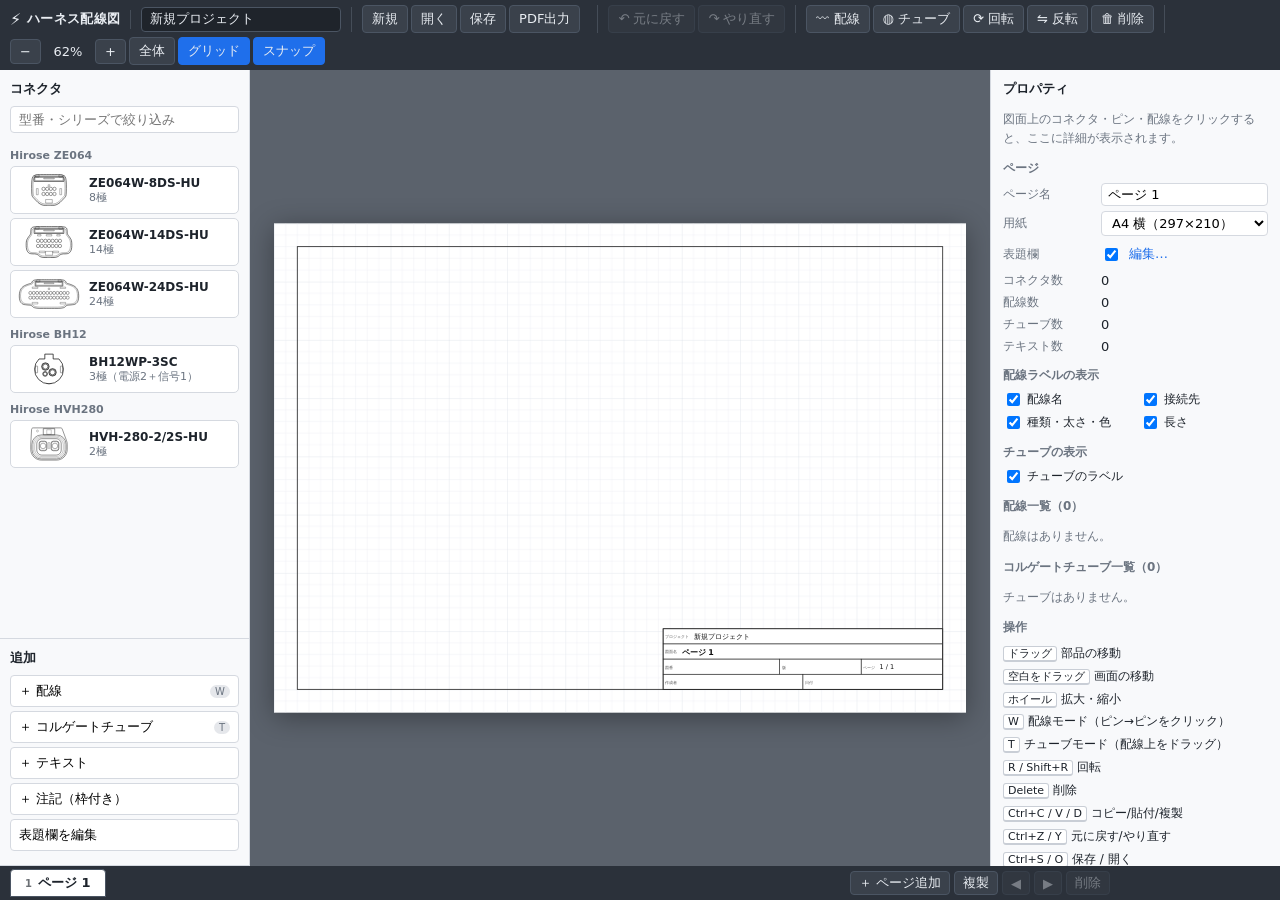
==== index.html @ afadf0b5 "WireForge: ハーネス配線図エディタ（Phase 1〜4） - コネクタ断面図の配置（Hirose ZE064 8/14/24DS, BH12WP-3SC, HVH-280-2/2S） - 配" ====
<!doctype html>
<html lang="ja">
<head>
  <meta charset="utf-8">
  <meta name="viewport" content="width=device-width, initial-scale=1">
  <title>ハーネス配線図エディタ</title>
  <meta name="description" content="学生フォーミュラEV向け 車両ハーネス配線図作成ツール（ブラウザ完結・サーバー不要）">
  <link rel="stylesheet" href="css/app.css">
</head>
<body>
  <header id="toolbar" class="toolbar"></header>

  <aside id="parts" class="panel panel-left" aria-label="部品パネル"></aside>

  <main class="canvas-wrap">
    <div id="canvas" class="canvas"></div>
    <button class="panel-toggle left" data-toggle-panel="left" title="部品パネルの表示切替">◧</button>
    <button class="panel-toggle right" data-toggle-panel="right" title="プロパティパネルの表示切替">◨</button>
  </main>

  <aside id="props" class="panel panel-right" aria-label="プロパティパネル"></aside>

  <footer id="pagebar" class="pagebar"></footer>

  <noscript>このアプリを使うには JavaScript を有効にしてください。</noscript>
  <script type="module" src="js/main.js"></script>
</body>
</html>
---- css/app.css ----
:root {
  --bg: #eef0f3;
  --panel: #f8f9fb;
  --panel-border: #d5d9e0;
  --text: #1d232b;
  --muted: #6b7480;
  --accent: #1f6feb;
  --accent-weak: #dbe8ff;
  --warn: #b45309;
  --warn-bg: #fff4e5;
  --canvas-bg: #5b626c;
  --paper: #ffffff;
  --line: #111111;
  --sel: #e8590c;
  --toolbar: #2b313a;
  --toolbar-text: #e9edf2;
  --left-w: 250px;
  --right-w: 290px;
  font-family: "Yu Gothic UI", "Meiryo", "Hiragino Sans", "Noto Sans JP", system-ui, sans-serif;
  font-size: 13px;
  color: var(--text);
}

* { box-sizing: border-box; }
html, body { margin: 0; height: 100%; overflow: hidden; }

body {
  background: var(--bg);
  display: grid;
  grid-template-columns: var(--left-w) 1fr var(--right-w);
  grid-template-rows: auto 1fr 34px;
  grid-template-areas:
    "tool tool tool"
    "left main right"
    "page page page";
}
body.hide-left { grid-template-columns: 0 1fr var(--right-w); }
body.hide-right { grid-template-columns: var(--left-w) 1fr 0; }
body.hide-left.hide-right { grid-template-columns: 0 1fr 0; }
body.hide-left .panel-left, body.hide-right .panel-right { display: none; }

/* ---------- toolbar ---------- */
.toolbar {
  grid-area: tool;
  display: flex; flex-wrap: wrap; align-items: center; gap: 4px 10px;
  padding: 5px 10px;
  background: var(--toolbar); color: var(--toolbar-text);
}
.tb-group { display: flex; align-items: center; gap: 3px; padding-right: 10px; border-right: 1px solid #454d58; }
.tb-group:last-child { border-right: 0; }
.brand { gap: 6px; }
.logo { font-size: 16px; }
.app-title { font-weight: 700; letter-spacing: .02em; }
.project-name {
  width: 200px; padding: 4px 8px; border-radius: 4px; border: 1px solid #4b5563;
  background: #1f242b; color: var(--toolbar-text); font: inherit;
}
.tb-btn {
  font: inherit; padding: 4px 9px; border-radius: 4px; cursor: pointer;
  border: 1px solid #4b5563; background: #3a414b; color: var(--toolbar-text);
  white-space: nowrap;
}
.tb-btn:hover:not(:disabled) { background: #4a525e; }
.tb-btn:disabled { opacity: .4; cursor: default; }
.tb-btn.toggle.on { background: var(--accent); border-color: var(--accent); }
.zoom-label { min-width: 48px; text-align: center; font-variant-numeric: tabular-nums; }

/* ---------- side panels ---------- */
.panel {
  background: var(--panel); overflow: auto; min-width: 0;
  display: flex; flex-direction: column;
}
.panel-left { grid-area: left; border-right: 1px solid var(--panel-border); }
.panel-right { grid-area: right; border-left: 1px solid var(--panel-border); padding: 10px 12px; display: block; }
.panel h3 { margin: 0 0 8px; font-size: 13px; text-transform: none; }
.panel h4 { margin: 12px 0 6px; font-size: 12px; color: var(--muted); font-weight: 600; }
.panel-section { padding: 10px; border-bottom: 1px solid var(--panel-border); }
.panel-section.grow { flex: 1; overflow: auto; }

.search { width: 100%; padding: 5px 8px; border: 1px solid var(--panel-border); border-radius: 4px; font: inherit; margin-bottom: 6px; }
.group-title { margin: 10px 0 4px; font-size: 11px; font-weight: 700; color: var(--muted); }
.part-item {
  display: flex; align-items: center; gap: 8px; padding: 5px 6px; margin-bottom: 4px;
  border: 1px solid var(--panel-border); border-radius: 5px; background: #fff; cursor: grab; user-select: none;
}
.part-item:hover { border-color: var(--accent); background: var(--accent-weak); }
.part-item.unavailable { cursor: pointer; opacity: .75; background: #f3f3f3; }
.part-item.unavailable:hover { border-color: var(--warn); background: var(--warn-bg); }
.thumb { width: 64px; height: 36px; flex: none; background: #fff; }
.thumb.missing { display: grid; place-items: center; color: var(--muted); font-weight: 700; border: 1px dashed #bbb; border-radius: 3px; }
.part-name { font-weight: 600; font-size: 12px; }
.part-meta { font-size: 11px; color: var(--muted); }
.part-meta.warn { color: var(--warn); }

.side-btn {
  display: flex; justify-content: space-between; align-items: center; width: 100%;
  padding: 6px 8px; margin-bottom: 4px; font: inherit; text-align: left;
  border: 1px solid var(--panel-border); border-radius: 4px; background: #fff; cursor: pointer;
}
.side-btn:disabled { color: var(--muted); cursor: default; }
.badge { font-size: 10px; padding: 1px 5px; border-radius: 8px; background: #e5e7eb; color: var(--muted); }

/* properties */
.prop-group { margin-bottom: 8px; }
.prop-row { display: grid; grid-template-columns: 92px 1fr; align-items: center; gap: 6px; margin-bottom: 5px; }
.prop-row label { color: var(--muted); font-size: 12px; }
.prop-row input:not([type=checkbox]), .prop-row select {
  width: 100%; padding: 3px 6px; font: inherit; border: 1px solid var(--panel-border); border-radius: 4px; background: #fff;
}
.prop-row input[type=checkbox] { justify-self: start; }
.prop-value { word-break: break-all; }
.hint { color: var(--muted); font-size: 12px; line-height: 1.6; }
.warn-box { margin: 8px 0; padding: 8px; border-radius: 4px; background: var(--warn-bg); color: var(--warn); border: 1px solid #f5c58a; line-height: 1.6; }
.variant-list { margin: 0; padding-left: 18px; font-size: 12px; line-height: 1.7; }
.shortcut-list { list-style: none; padding: 0; margin: 0; font-size: 12px; line-height: 1.9; }
kbd { font-family: inherit; font-size: 11px; padding: 0 4px; border: 1px solid #c9ced6; border-bottom-width: 2px; border-radius: 3px; background: #fff; }
.pin-table { width: 100%; border-collapse: collapse; font-size: 12px; }
.pin-table th, .pin-table td { padding: 3px 5px; border-bottom: 1px solid #e5e7eb; text-align: left; }
.pin-table th { color: var(--muted); font-weight: 600; }
.pin-table tbody tr { cursor: pointer; }
.pin-table tbody tr:hover { background: var(--accent-weak); }
.pin-table tr.active { background: #ffe8d9; }
.pin-no { font-weight: 700; }
.muted { color: var(--muted); }
.link-btn { border: 0; background: none; color: var(--accent); cursor: pointer; padding: 4px 0; font: inherit; }

/* ---------- canvas ---------- */
.canvas-wrap { grid-area: main; position: relative; min-width: 0; min-height: 0; }
.canvas { position: absolute; inset: 0; background: var(--canvas-bg); overflow: hidden; }
.canvas-svg { width: 100%; height: 100%; display: block; outline: none; cursor: default; touch-action: none; }
.canvas-svg.panning { cursor: grabbing; }
.panel-toggle {
  position: absolute; top: 8px; z-index: 2; width: 28px; height: 28px; border-radius: 4px;
  border: 1px solid #777; background: rgba(255,255,255,.85); cursor: pointer; display: none;
}
.panel-toggle.left { left: 8px; }
.panel-toggle.right { right: 8px; }

/* 図面要素（単位: user unit = mm。px 指定 = mm として扱われる） */
.paper { fill: var(--paper); filter: drop-shadow(0 2px 6px rgba(0,0,0,.35)); }
.grid-minor { stroke: #e3e7ee; stroke-width: 0.12px; }
.grid-major { stroke: #c4ccd8; stroke-width: 0.2px; }
.frame { fill: none; stroke: #222; stroke-width: 0.35px; }

.connector { cursor: move; }
.cn-outline, .cn-thin { fill: none; stroke: var(--line); stroke-linejoin: round; }
.cn-outline.cn-body { fill: #fff; }
path.cn-outline:first-child { fill: #fff; }
.pin { fill: #fff; stroke: var(--line); cursor: pointer; }
.pin-power { stroke: #000; }
.pin:hover { stroke: var(--accent); }
.pin-selected { stroke: var(--sel) !important; stroke-width: 0.25px; filter: drop-shadow(0 0 0.6px var(--sel)); }
.pin-label {
  font-family: "Arial Narrow", Arial, "Yu Gothic UI", sans-serif; font-weight: 700;
  text-anchor: middle; dominant-baseline: central; pointer-events: none;
}
.cn-title { font-size: 3px; text-anchor: middle; font-weight: 600; fill: #111; }
.cn-ref { font-weight: 800; fill: #0b4fbf; }
.cn-sub { font-size: 2.2px; text-anchor: middle; fill: #555; }
.sel-box { fill: none; stroke: var(--sel); stroke-width: 0.35px; stroke-dasharray: 1.5 1; pointer-events: none; }
.missing-part { font-size: 3px; fill: #c00; }

/* ---------- page bar ---------- */
.pagebar {
  grid-area: page; display: flex; align-items: center; gap: 10px; padding: 0 10px;
  background: var(--toolbar); color: var(--toolbar-text);
}
.page-tabs { display: flex; gap: 2px; overflow-x: auto; flex: 1; }
.page-tab {
  font: inherit; padding: 4px 14px; border: 1px solid #4b5563; border-radius: 4px 4px 0 0;
  background: #3a414b; color: var(--toolbar-text); cursor: pointer; white-space: nowrap;
}
.page-tab.active { background: #fff; color: var(--text); font-weight: 700; }
.page-actions { display: flex; gap: 4px; }
.cursor-pos { font-variant-numeric: tabular-nums; min-width: 150px; text-align: right; opacity: .8; }

/* ---------- responsive ---------- */
@media (max-width: 1200px) {
  :root { --left-w: 210px; --right-w: 250px; }
  .project-name { width: 140px; }
}
@media (max-width: 900px) {
  .panel-toggle { display: block; }
  body { grid-template-columns: 0 1fr 0; }
  .panel-left, .panel-right { display: none; }
  body.hide-left .panel-left, body.hide-right .panel-right {
    display: flex; position: fixed; top: 80px; bottom: 34px; width: min(300px, 85vw); z-index: 5; box-shadow: 0 0 12px rgba(0,0,0,.3);
  }
  body.hide-left .panel-left { left: 0; }
  body.hide-right .panel-right { right: 0; display: block; }
}

/* ---------- Phase 2: 配線 ---------- */
.wire { cursor: pointer; }
.wire polyline { fill: none; stroke-linejoin: round; stroke-linecap: round; }
.wire-hit { stroke: transparent; stroke-width: 3px; pointer-events: stroke; }
.wire-casing { stroke: #1a1a1a; pointer-events: none; }
.wire-core { pointer-events: none; }
.wire-glow { stroke: var(--sel); opacity: .35; pointer-events: none; }
.wire-net .wire-glow { stroke: var(--accent); opacity: .3; }
.wire-label { cursor: grab; }
.wl-bg { fill: #fff; stroke: #555; stroke-width: 0.15px; }
.wl-selected .wl-bg { stroke: var(--sel); stroke-width: 0.35px; }
.wl-net .wl-bg { stroke: var(--accent); stroke-width: 0.3px; }
.wl-swatch { stroke: #222; stroke-width: 0.1px; }
.wl-name, .wl-spec { dominant-baseline: central; fill: #111; text-anchor: middle; }
.wl-name { font-weight: 700; }
.wl-spec { fill: #333; }

.canvas-svg.tool-wire, .canvas-svg.tool-wire .connector { cursor: crosshair; }
.canvas-svg.tool-wire .pin:hover { stroke: var(--sel); stroke-width: 0.3px; }
.rubber { stroke: var(--sel); stroke-dasharray: 4 3; pointer-events: none; vector-effect: non-scaling-stroke; }
.wire-start { fill: none; stroke: var(--sel); pointer-events: none; }
.handle { fill: #fff; stroke: var(--sel); cursor: move; }
.handle-add { fill: var(--accent-weak); stroke: var(--accent); cursor: copy; opacity: .9; }

.canvas-hint {
  position: absolute; left: 50%; top: 10px; transform: translateX(-50%); z-index: 3;
  padding: 5px 14px; border-radius: 14px; background: rgba(232, 89, 12, .92); color: #fff; font-weight: 600;
  pointer-events: none; white-space: nowrap;
}
.canvas-hint[hidden] { display: none; }

.side-btn.on { border-color: var(--sel); background: #ffe8d9; }

.chip { display: inline-block; width: 12px; height: 12px; border-radius: 2px; border: 1px solid #333; vertical-align: -2px; }
.chip.big { width: 16px; height: 16px; }
.color-chips { display: grid; grid-template-columns: repeat(2, 1fr); gap: 4px; }
.color-chip {
  display: flex; align-items: center; gap: 6px; padding: 3px 6px; font: inherit; font-size: 12px;
  border: 1px solid var(--panel-border); border-radius: 4px; background: #fff; cursor: pointer; text-align: left;
}
.color-chip:hover { border-color: var(--accent); }
.color-chip.on { border: 2px solid var(--sel); padding: 2px 5px; font-weight: 700; background: #fff6f0; }
.prop-row.top { align-items: start; }
.len-input { display: grid; grid-template-columns: 1fr 60px; gap: 4px; }
.end-editor { display: grid; grid-template-columns: 40px 1fr 64px; gap: 4px; align-items: center; margin-bottom: 5px; }
.end-editor label { color: var(--muted); font-size: 12px; }
.end-editor select { padding: 3px 4px; font: inherit; border: 1px solid var(--panel-border); border-radius: 4px; min-width: 0; }
.wire-table { width: 100%; border-collapse: collapse; font-size: 11.5px; }
.wire-table th, .wire-table td { padding: 3px 4px; border-bottom: 1px solid #e5e7eb; text-align: left; }
.wire-table th { color: var(--muted); font-weight: 600; }
.wire-table tbody tr { cursor: pointer; }
.wire-table tbody tr:hover { background: var(--accent-weak); }
.wire-table tr.active { background: #ffe8d9; }
.nowrap { white-space: nowrap; }
.pin-wire { white-space: nowrap; font-size: 11.5px; }
.check { display: flex; align-items: center; gap: 4px; font-size: 12px; cursor: pointer; }
.check-grid { display: grid; grid-template-columns: 1fr 1fr; gap: 4px 8px; }
.primary-btn {
  width: 100%; padding: 6px; margin: 4px 0; font: inherit; border-radius: 4px; cursor: pointer;
  border: 1px solid var(--accent); background: var(--accent); color: #fff;
}
.primary-btn:hover { filter: brightness(1.08); }
.danger-btn {
  width: 100%; padding: 5px; margin-top: 10px; font: inherit; border-radius: 4px; cursor: pointer;
  border: 1px solid #e0a3a3; background: #fff; color: #b42318;
}
.danger-btn:hover { background: #fdecea; }
.tb-btn.light { background: #fff; color: var(--text); border-color: var(--panel-border); }
.sub-hint { font-size: 11.5px; color: var(--muted); margin: 6px 0 4px; }

/* ---------- Phase 3: コルゲートチューブ ---------- */
.tube { cursor: move; }
.tube polyline { fill: none; stroke-linejoin: round; stroke-linecap: butt; }
.tube-body { pointer-events: stroke; }
.tube-edge, .tube-rib, .tube-glow { pointer-events: none; }
.tube-rib { fill: none; stroke-linecap: butt; }
.tube-glow { stroke: var(--sel); opacity: .4; }
.tube-label { cursor: grab; }
.tl-leader { stroke: #333; stroke-width: 0.2px; pointer-events: none; }
.tl-dot { fill: #333; pointer-events: none; }
.tl-bg { fill: #fff; stroke: #333; stroke-width: 0.18px; }
.tl-selected .tl-bg { stroke: var(--sel); stroke-width: 0.35px; }
.tl-swatch { stroke: #222; stroke-width: 0.1px; }
.tl-name, .tl-spec { dominant-baseline: central; text-anchor: middle; fill: #111; }
.tl-name { font-weight: 700; }
.tl-spec { fill: #333; }
.handle-tube { fill: #fff; stroke: var(--sel); cursor: ew-resize; }
.canvas-svg.tool-tube, .canvas-svg.tool-tube .connector { cursor: default; }
.canvas-svg.tool-tube .wire, .canvas-svg.tool-tube .tube { cursor: crosshair; }
.canvas-svg.tool-tube .wire-hit { stroke-width: 4px; }
.tube-chip { display: inline-block; width: 22px; height: 10px; border-radius: 2px; border: 1px solid #000;
  background-image: repeating-linear-gradient(90deg, transparent 0 3px, rgba(255,255,255,.35) 3px 4px); vertical-align: -1px; }
.range-input { display: grid; grid-template-columns: 1fr auto 1fr auto; gap: 4px; align-items: center; }
.check-list { display: flex; flex-direction: column; gap: 3px; max-height: 180px; overflow-y: auto; padding: 4px; border: 1px solid var(--panel-border); border-radius: 4px; }
.check-list .check.guide { font-weight: 700; }

/* ---------- Phase 4: テキスト・表題欄・ページ・PDF ---------- */
.note { cursor: move; }
.note-hit { fill: transparent; stroke: none; }
.note-frame { fill: #fff; stroke: #222; stroke-width: 0.3px; }
.note-text { fill: #111; font-family: "Yu Gothic UI", "Meiryo", "Noto Sans JP", sans-serif; white-space: pre; }
.note-text.bold { font-weight: 700; }
.title-block { cursor: pointer; }
.tb-bg { fill: #fff; stroke: #222; stroke-width: 0.35px; }
.tb-cell { fill: none; stroke: #222; stroke-width: 0.2px; }
.tb-label { font-size: 1.8px; fill: #555; dominant-baseline: central; }
.tb-value { font-size: 2.8px; fill: #111; dominant-baseline: central; }
.tb-value.big { font-size: 3.4px; font-weight: 700; }
.text-edit { width: 100%; font: inherit; padding: 5px; border: 1px solid var(--panel-border); border-radius: 4px; resize: vertical; margin-bottom: 6px; }
.inline { display: flex; align-items: center; gap: 8px; }

.canvas-warn {
  position: absolute; left: 50%; bottom: 10px; transform: translateX(-50%); z-index: 3;
  padding: 4px 12px; border-radius: 12px; background: rgba(180, 83, 9, .92); color: #fff; font-size: 12px;
  pointer-events: none; white-space: nowrap;
}
.canvas-warn[hidden] { display: none; }

.page-tab { display: inline-flex; align-items: center; gap: 6px; }
.page-no { font-size: 10px; opacity: .65; }
.page-tab.drop-target { outline: 2px dashed var(--sel); }
.page-tab-input { font: inherit; padding: 3px 8px; width: 140px; border-radius: 4px 4px 0 0; border: 1px solid var(--sel); }
.page-actions .tb-btn { padding: 2px 8px; }
.save-state { font-size: 11.5px; opacity: .75; margin-left: 4px; white-space: nowrap; }
.save-state.error { color: #fbbf24; opacity: 1; }

.modal-overlay { position: fixed; inset: 0; background: rgba(15, 20, 28, .45); z-index: 50; display: grid; place-items: center; padding: 16px; }
.modal { background: #fff; border-radius: 8px; padding: 16px 18px; width: min(520px, 100%); max-height: 90vh; overflow: auto; box-shadow: 0 10px 40px rgba(0,0,0,.35); }
.modal h3 { margin: 0 0 10px; }
.modal-row { display: flex; flex-direction: column; gap: 6px; margin-bottom: 10px; }
.modal-actions { display: flex; justify-content: flex-end; gap: 8px; margin-top: 14px; }
.primary-btn.inline { width: auto; padding: 6px 16px; margin: 0; }
.info-box { margin-top: 10px; padding: 8px 10px; background: #f3f6fb; border: 1px solid #d5dfee; border-radius: 6px; font-size: 12px; }
.info-box ol { margin: 4px 0 4px 18px; padding: 0; }

/* 印刷（PDF 出力） */
#print-root { position: fixed; left: -100000px; top: 0; pointer-events: none; }
@media print {
  html, body.printing { height: auto; overflow: visible; background: #fff; display: block; }
  body.printing > *:not(#print-root) { display: none !important; }
  body.printing #print-root { position: static; left: 0; }
  .print-page { overflow: hidden; break-after: page; page-break-after: always; }
  .print-page:last-child { break-after: auto; page-break-after: auto; }
  .print-svg { display: block; }
  .print-svg .paper { filter: none; }
  * { -webkit-print-color-adjust: exact; print-color-adjust: exact; }
}
.print-svg .paper { filter: none; }
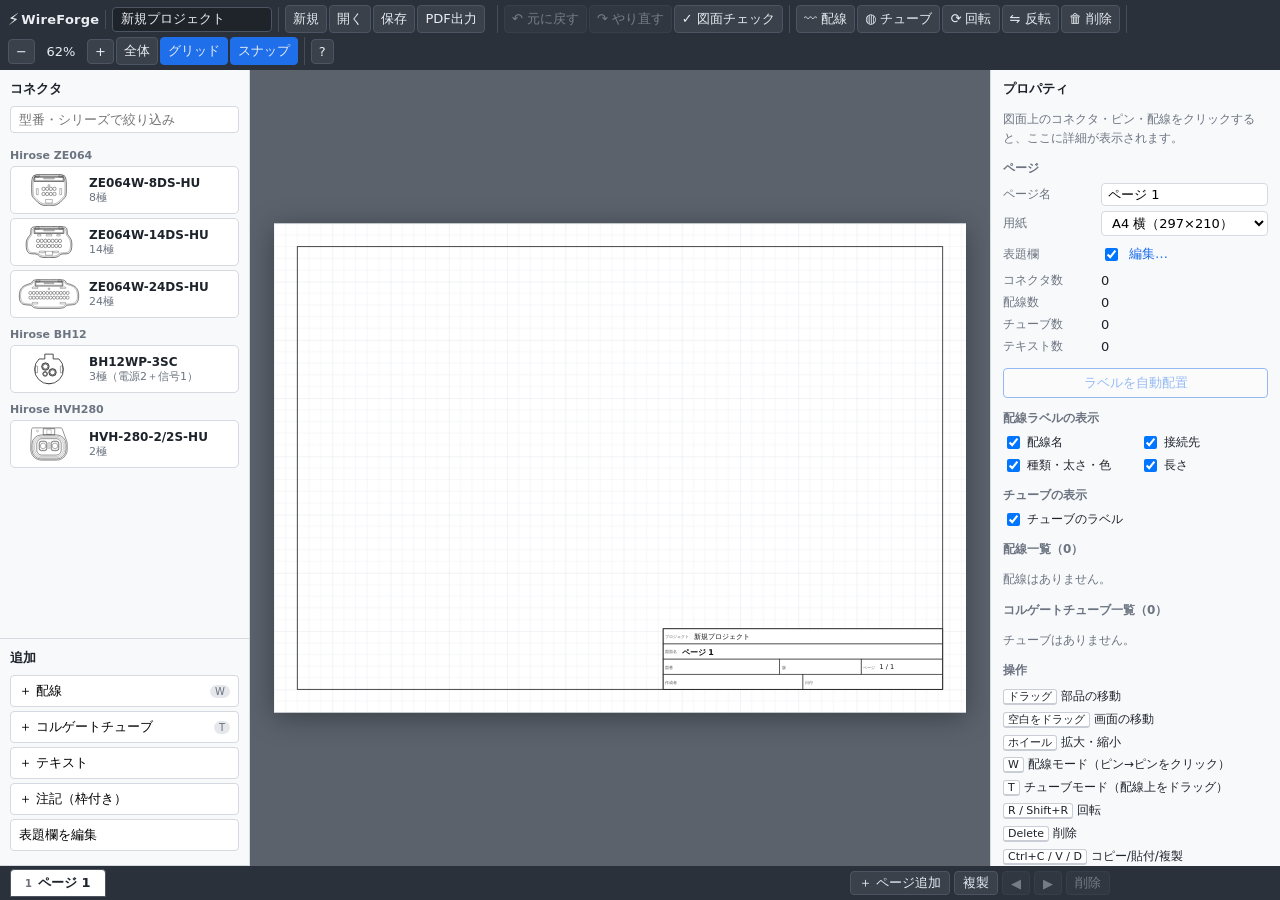
==== commit cafcc5b8: "Phase 5: 図面チェック・読み込み時の修復・ラベル自動配置・テスト - 図面チェック: 接続先の欠落、ピンの重複、名前の重複、未入力、はみ出し、ラベルの重なりを一覧表示し、クリックで該当箇所へ移" ====
--- a/index.html
+++ b/index.html
@@ -3,7 +3,7 @@
 <head>
   <meta charset="utf-8">
   <meta name="viewport" content="width=device-width, initial-scale=1">
-  <title>ハーネス配線図エディタ</title>
+  <title>WireForge – ハーネス配線図エディタ</title>
   <meta name="description" content="学生フォーミュラEV向け 車両ハーネス配線図作成ツール（ブラウザ完結・サーバー不要）">
   <link rel="stylesheet" href="css/app.css">
 </head>
--- a/css/app.css
+++ b/css/app.css
@@ -175,6 +175,12 @@
 .cursor-pos { font-variant-numeric: tabular-nums; min-width: 150px; text-align: right; opacity: .8; }
 
 /* ---------- responsive ---------- */
+@media (max-width: 1720px) {
+  .toolbar { gap: 4px 6px; padding: 5px 8px; }
+  .tb-group { padding-right: 6px; gap: 2px; }
+  .tb-btn { padding: 4px 7px; }
+  .project-name { width: 160px; }
+}
 @media (max-width: 1200px) {
   :root { --left-w: 210px; --right-w: 250px; }
   .project-name { width: 140px; }
@@ -257,6 +263,12 @@
   border: 1px solid #e0a3a3; background: #fff; color: #b42318;
 }
 .danger-btn:hover { background: #fdecea; }
+.secondary-btn {
+  width: 100%; padding: 5px; margin-top: 8px; font: inherit; border-radius: 4px; cursor: pointer;
+  border: 1px solid var(--accent); background: #fff; color: var(--accent);
+}
+.secondary-btn:hover:not(:disabled) { background: var(--accent-weak); }
+.secondary-btn:disabled { opacity: .45; cursor: default; }
 .tb-btn.light { background: #fff; color: var(--text); border-color: var(--panel-border); }
 .sub-hint { font-size: 11.5px; color: var(--muted); margin: 6px 0 4px; }
 
@@ -325,6 +337,43 @@
 .info-box { margin-top: 10px; padding: 8px 10px; background: #f3f6fb; border: 1px solid #d5dfee; border-radius: 6px; font-size: 12px; }
 .info-box ol { margin: 4px 0 4px 18px; padding: 0; }
 
+/* 操作方法 */
+.modal.wide { width: min(860px, 100%); }
+.help-grid { display: grid; grid-template-columns: repeat(auto-fit, minmax(330px, 1fr)); gap: 4px 18px; }
+.help-grid h4 { margin: 8px 0 4px; font-size: 12.5px; color: var(--accent); }
+.help-table { border-collapse: collapse; width: 100%; font-size: 12px; }
+.help-table th { text-align: left; font-weight: 600; white-space: nowrap; padding: 2px 10px 2px 0; vertical-align: top; }
+.help-table td { padding: 2px 0; color: #374151; }
+
+/* 図面チェック */
+.check-badge { display: inline-block; min-width: 16px; margin-left: 5px; padding: 0 4px; border-radius: 8px; background: #d97706; color: #fff; font-size: 10.5px; line-height: 16px; text-align: center; }
+.check-badge.error { background: #dc2626; }
+.check-badge[hidden] { display: none; }
+.check-panel {
+  position: absolute; right: 10px; top: 10px; z-index: 4; width: min(420px, calc(100% - 20px)); max-height: calc(100% - 60px);
+  display: flex; flex-direction: column; background: #fff; border: 1px solid var(--panel-border); border-radius: 8px;
+  box-shadow: 0 6px 24px rgba(0,0,0,.28); font-size: 12px;
+}
+.check-panel[hidden] { display: none; }
+.check-panel header { display: flex; align-items: center; gap: 8px; padding: 8px 10px; border-bottom: 1px solid var(--panel-border); }
+.check-panel header b { flex: 1; font-size: 13px; }
+.check-panel header select { font: inherit; padding: 1px 4px; }
+.check-panel .icon-btn { border: 0; background: none; font-size: 18px; line-height: 1; cursor: pointer; color: var(--muted); padding: 0 2px; }
+.check-summary { display: flex; gap: 6px; padding: 6px 10px; flex-wrap: wrap; }
+.check-chip { padding: 1px 8px; border-radius: 10px; background: #eef0f3; }
+.check-chip.error { background: #fde2e2; color: #991b1b; }
+.check-chip.warn { background: var(--warn-bg); color: var(--warn); }
+.check-chip.info { background: #e7eefb; color: #1e40af; }
+.check-list { overflow: auto; padding: 0 6px 8px; }
+.check-item { display: flex; gap: 6px; width: 100%; text-align: left; border: 0; border-radius: 4px; background: none; padding: 5px 6px; font: inherit; color: inherit; cursor: pointer; line-height: 1.45; }
+.check-item:hover { background: var(--accent-weak); }
+.check-item .lv { flex: none; width: 16px; text-align: center; }
+.check-item.error .lv { color: #dc2626; }
+.check-item.warn .lv { color: #d97706; }
+.check-item.info .lv { color: #2563eb; }
+.check-item .pg { display: inline-block; margin-right: 6px; padding: 0 5px; border-radius: 3px; background: #eef0f3; color: var(--muted); font-size: 11px; }
+.check-ok { padding: 14px 10px; color: #15803d; text-align: center; }
+
 /* 印刷（PDF 出力） */
 #print-root { position: fixed; left: -100000px; top: 0; pointer-events: none; }
 @media print {
